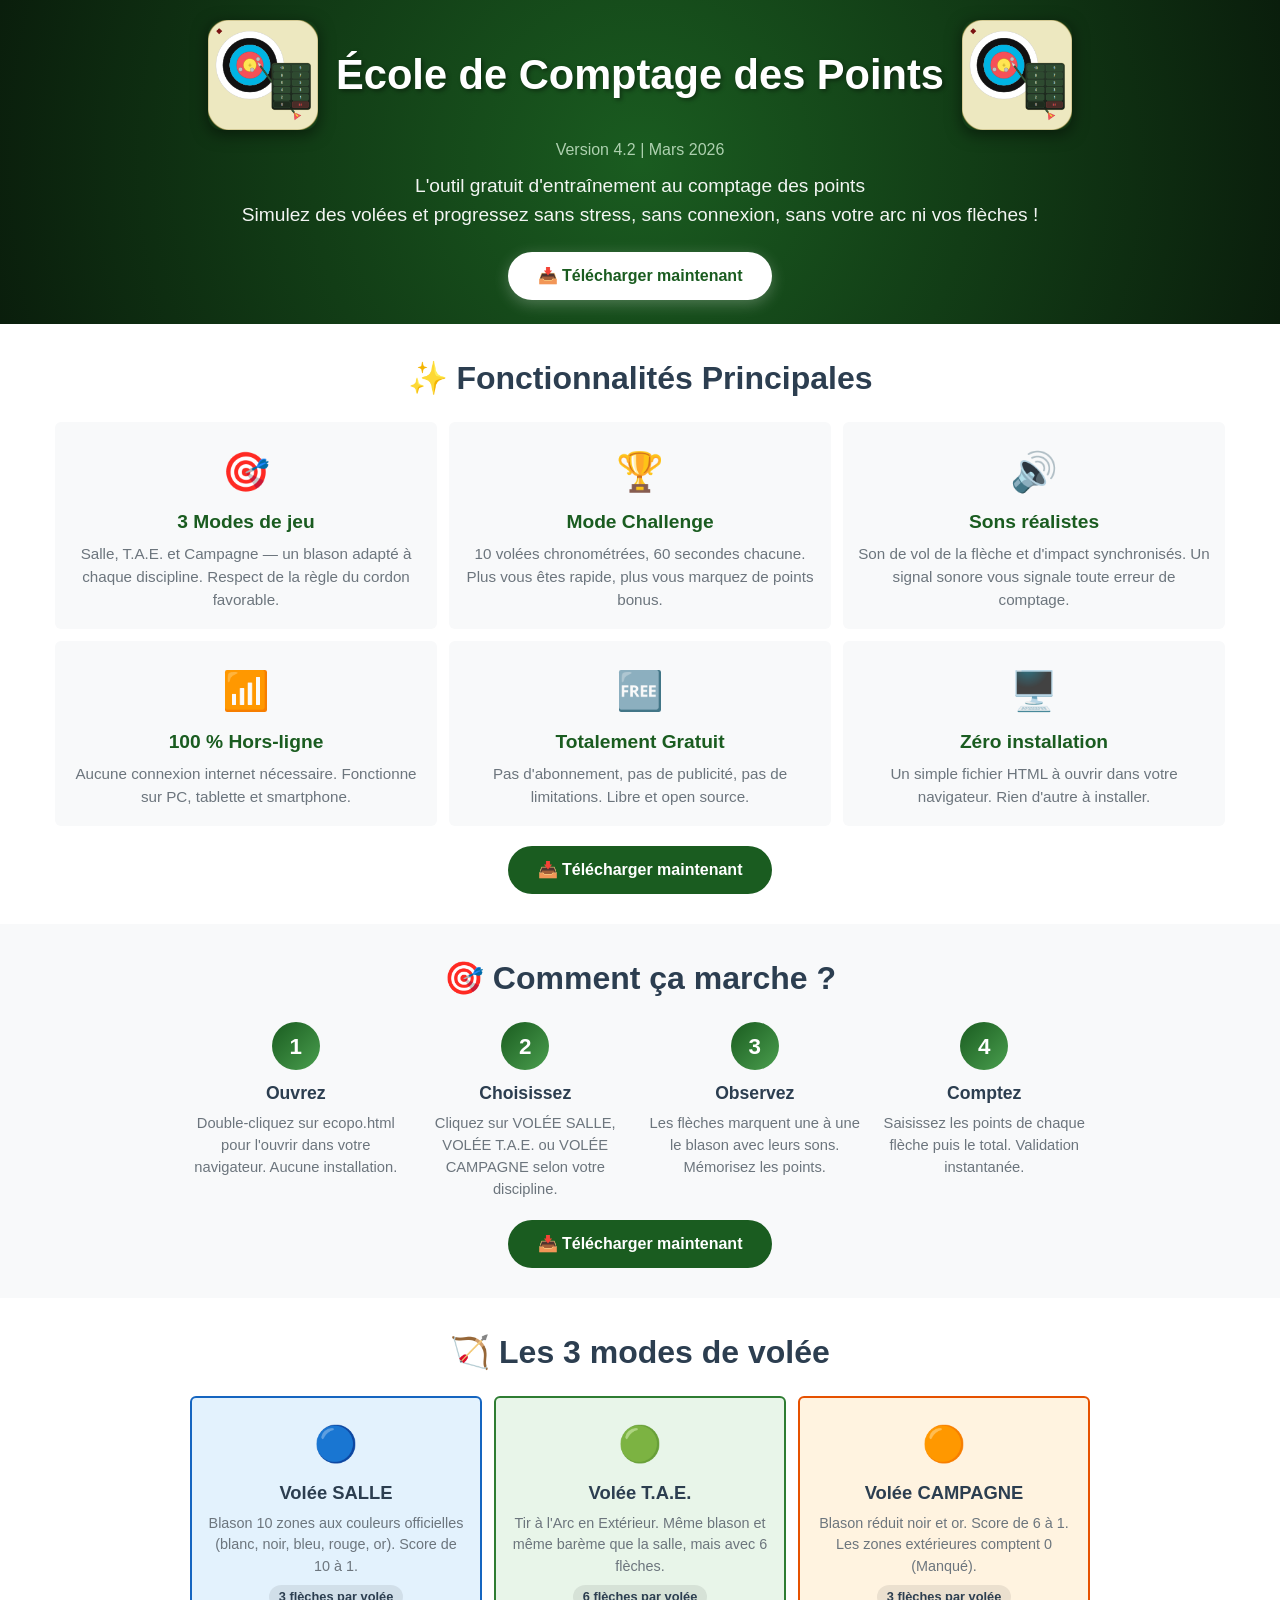
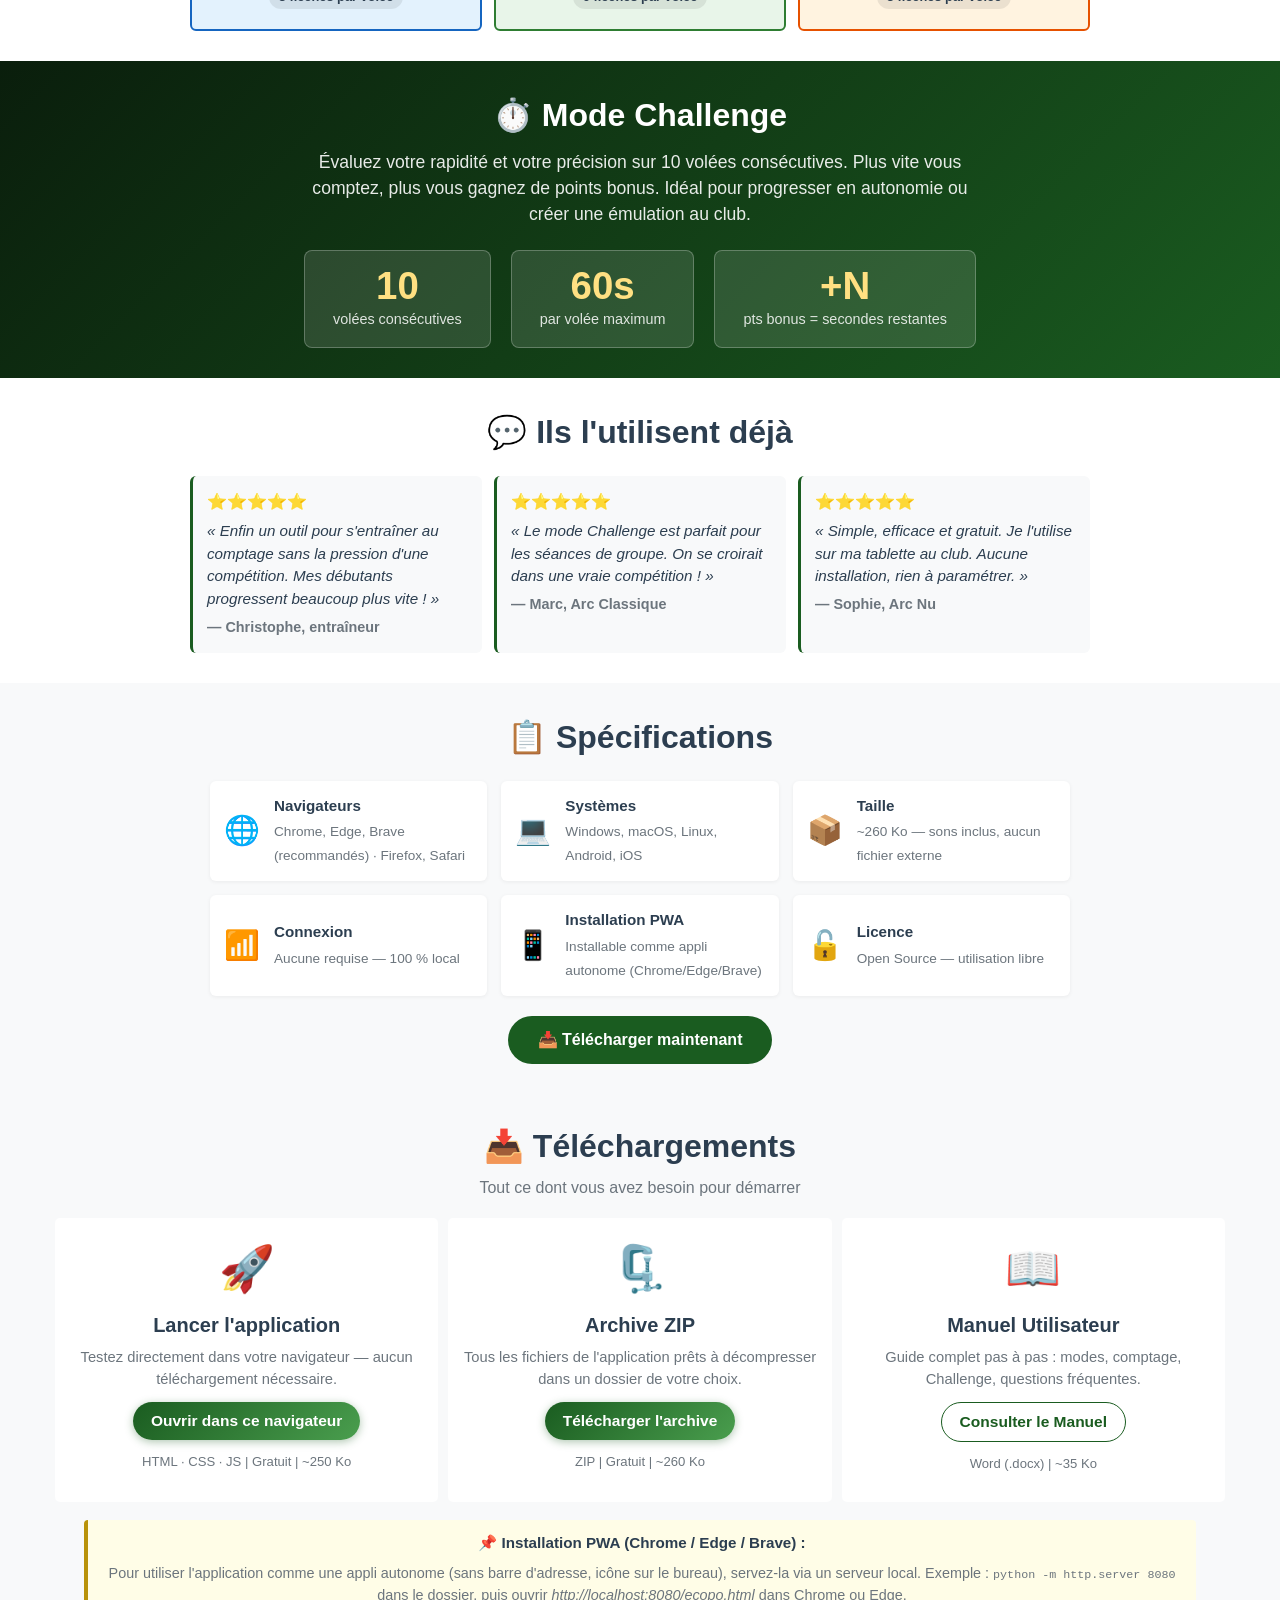
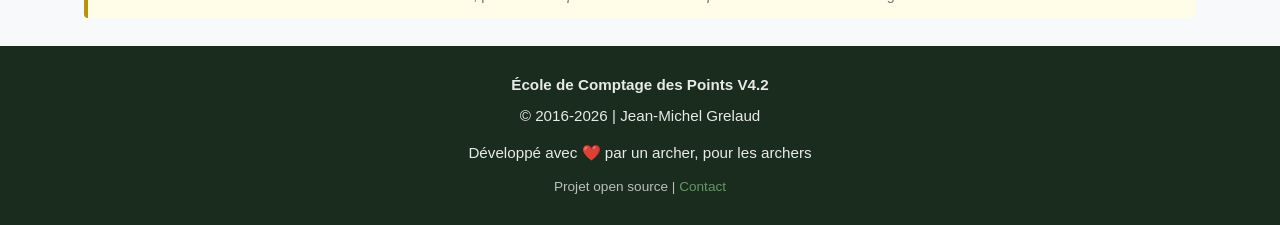
==== index.html @ 5bfc0732 "Add files via upload" ====
<!DOCTYPE html>
<html lang="fr">
<head>
<meta charset="UTF-8">
<meta name="viewport" content="width=device-width, initial-scale=1">
<meta name="description" content="École de Comptage des Points - L'outil gratuit d'entraînement au comptage des points en cible. Sans vous déplacer vers un lieu d'entraînement, sans monter votre arc, sans tirez une flèche. Simulez des volées et progressez sans stress.">
<link rel="icon" href="./icon-192.png" type="image/png">
<title>École de Comptage des Points - L'outil gratuit pour archers</title>
<style>
* { margin:0; padding:0; box-sizing:border-box; }
:root {
    --primary:      #1a5c20;
    --primary-dark: #0a1e0c;
    --secondary:    #4a9e4e;
    --accent:       #B8920A;
    --text:         #2c3e50;
    --text-light:   #6c757d;
    --bg-light:     #f8f9fa;
}
body { font-family:'Segoe UI',Tahoma,Geneva,Verdana,sans-serif; line-height:1.5; color:var(--text); }
.container { max-width:1200px; margin:0 auto; padding:0 15px; }

/* HEADER */
header {
    background: radial-gradient(circle, var(--primary) 0%, var(--primary-dark) 100%);
    color:white; padding:20px 15px 24px; text-align:center;
    box-shadow:0 4px 20px rgba(0,0,0,0.3);
}
header h1 {
    font-size:2.6em; margin-bottom:8px;
    text-shadow:2px 2px 4px rgba(0,0,0,0.4);
    display:flex; align-items:center; justify-content:center; gap:18px; flex-wrap:wrap;
}
header h1 img { border-radius:14px; box-shadow:0 4px 16px rgba(0,0,0,0.5); flex-shrink:0; }
header .version { font-size:1em; opacity:.85; margin-bottom:10px; color:#c8e6c9; }
header .tagline  { font-size:1.2em; margin-top:10px; font-weight:300; opacity:.95; }
header .cta-header { margin-top:22px; }
header .btn-header {
    display:inline-block; background:white; color:var(--primary);
    padding:12px 30px; border-radius:50px; text-decoration:none;
    font-weight:bold; font-size:1em; transition:all .3s;
    box-shadow:0 4px 15px rgba(255,255,255,.25);
}
header .btn-header:hover { transform:scale(1.05); box-shadow:0 6px 20px rgba(255,255,255,.45); }

/* SECTIONS COMMUNES */
.features-section { background:white;        padding:30px 15px; }
.how-it-works      { background:var(--bg-light); padding:30px 15px; }
.modes-section     { background:white;        padding:30px 15px; }
.specs             { background:var(--bg-light); padding:30px 15px; }
.testimonials      { background:white;        padding:30px 15px; text-align:center; }
section h2 { text-align:center; font-size:2em; margin-bottom:20px; color:var(--text); }

/* FEATURES */
.features-grid { display:grid; grid-template-columns:repeat(3,1fr); gap:12px; }
.feature-card {
    background:var(--bg-light); padding:18px 14px; border-radius:6px;
    text-align:center; transition:transform .3s; border-top:3px solid transparent;
}
.feature-card:hover { transform:translateY(-4px); box-shadow:0 4px 14px rgba(0,0,0,.1); border-top-color:var(--secondary); }
.feature-icon { font-size:2.4em; margin-bottom:8px; }
.feature-card h3 { font-size:1.2em; margin-bottom:6px; color:var(--primary); }
.feature-card p  { color:var(--text-light); font-size:.95em; }

/* HOW IT WORKS */
.steps { display:grid; grid-template-columns:repeat(auto-fit,minmax(130px,1fr)); gap:18px; max-width:900px; margin:0 auto; }
.step { text-align:center; }
.step-number {
    display:inline-flex; align-items:center; justify-content:center;
    width:48px; height:48px; margin-bottom:10px;
    background:linear-gradient(135deg,var(--primary),var(--secondary));
    color:white; border-radius:50%; font-size:1.4em; font-weight:bold;
}
.step h3 { font-size:1.1em; margin-bottom:5px; color:var(--text); }
.step p  { color:var(--text-light); font-size:.92em; }

/* MODES */
.modes-grid { display:grid; grid-template-columns:repeat(3,1fr); gap:12px; max-width:900px; margin:0 auto; }
.mode-card { padding:20px 14px; border-radius:6px; text-align:center; border:2px solid transparent; }
.mode-card.salle    { background:#e3f2fd; border-color:#1565c0; }
.mode-card.tae      { background:#e8f5e9; border-color:#2e7d32; }
.mode-card.campagne { background:#fff3e0; border-color:#e65100; }
.mode-card .mode-icon { font-size:2.2em; margin-bottom:8px; }
.mode-card h3 { font-size:1.15em; font-weight:700; margin-bottom:6px; color:var(--text); }
.mode-card p  { color:var(--text-light); font-size:.9em; line-height:1.5; }
.mode-badge {
    display:inline-block; margin-top:8px; padding:2px 10px;
    border-radius:12px; font-size:.8em; font-weight:bold;
    background:rgba(0,0,0,.08); color:var(--text);
}

/* CHALLENGE */
.challenge-section {
    background:linear-gradient(135deg,var(--primary-dark),var(--primary));
    color:white; padding:30px 15px; text-align:center;
}
.challenge-section h2 { font-size:2em; margin-bottom:10px; color:white; }
.challenge-section > .container > p { font-size:1.1em; margin-bottom:0; opacity:.9; max-width:680px; margin-left:auto; margin-right:auto; }
.challenge-grid { display:flex; gap:20px; justify-content:center; flex-wrap:wrap; margin-top:22px; }
.challenge-stat {
    background:rgba(255,255,255,.12); border:1px solid rgba(255,255,255,.25);
    border-radius:8px; padding:16px 28px;
}
.challenge-stat .num { font-size:2.4em; font-weight:900; color:#ffe082; line-height:1; }
.challenge-stat .lbl { font-size:.9em; opacity:.85; margin-top:4px; }

/* SPECS */
.specs-grid { display:grid; grid-template-columns:repeat(auto-fit,minmax(220px,1fr)); gap:14px; max-width:860px; margin:0 auto; }
.spec-item { display:flex; align-items:center; gap:14px; padding:14px; background:white; border-radius:6px; box-shadow:0 1px 4px rgba(0,0,0,.06); }
.spec-icon  { font-size:1.8em; flex-shrink:0; }
.spec-text strong { display:block; color:var(--text); font-size:.95em; margin-bottom:2px; }
.spec-text span   { color:var(--text-light); font-size:.85em; }

/* TESTIMONIALS */
.testimonials-grid { display:grid; grid-template-columns:repeat(auto-fit,minmax(270px,1fr)); gap:12px; max-width:900px; margin:0 auto; }
.testimonial { background:var(--bg-light); padding:14px; border-radius:6px; border-left:3px solid var(--primary); text-align:left; }
.testimonial-stars  { color:#ffc107; margin-bottom:6px; }
.testimonial-text   { font-style:italic; font-size:.95em; color:var(--text); margin-bottom:6px; }
.testimonial-author { color:var(--text-light); font-weight:bold; font-size:.9em; }

/* DOWNLOADS */
.download-section { background:var(--bg-light); padding:28px 15px; text-align:center; }
.download-section h2  { font-size:2em; color:var(--text); margin-bottom:6px; }
.download-section > .container > p { font-size:1em; color:var(--text-light); margin-bottom:18px; }
.download-grid { display:grid; grid-template-columns:repeat(auto-fit,minmax(180px,1fr)); gap:10px; margin-top:10px; }
.download-card { background:white; padding:16px 10px; border-radius:5px; transition:all .3s; border:1px solid transparent; }
.download-card:hover { transform:translateY(-5px); box-shadow:0 4px 14px rgba(0,0,0,.12); border-color:var(--primary); }
.download-card-icon { font-size:2.8em; margin-bottom:8px; }
.download-card h3   { font-size:1.25em; margin-bottom:6px; color:var(--text); }
.download-card p    { color:var(--text-light); margin-bottom:12px; font-size:.92em; }
.download-wrapper   { display:flex; flex-direction:column; align-items:center; gap:8px; }
.download-btn {
    display:inline-block; background:linear-gradient(135deg,var(--primary),var(--secondary));
    color:white; padding:7px 18px; border-radius:25px; text-decoration:none;
    font-weight:bold; font-size:.97em; transition:all .3s;
    box-shadow:0 2px 8px rgba(26,92,32,.35); cursor:pointer; border:none;
}
.download-btn:hover { transform:scale(1.05); box-shadow:0 3px 12px rgba(26,92,32,.55); }
.download-btn.secondary { background:white; color:var(--primary); border:1px solid var(--primary); box-shadow:none; }
.download-btn.secondary:hover { background:var(--primary); color:white; }
.note-box { max-width:95%; margin:18px auto 0; padding:12px 16px; background:#fffde7; border-left:4px solid var(--accent); border-radius:4px; text-align:center; }
.note-box p          { margin:0; color:var(--text); font-size:.95em; }
.note-box p + p      { margin-top:8px; color:var(--text-light); font-size:.9em; }
.btn-section { display:inline-block; background:var(--primary); color:white; padding:12px 30px; border-radius:50px; text-decoration:none; font-weight:bold; font-size:1em; transition:all .3s; margin-top:20px; }
.btn-section:hover { transform:scale(1.05); }

/* FOOTER */
footer { background:#1a2c1d; color:white; padding:20px 15px; text-align:center; }
footer p     { margin:8px 0; opacity:.9; font-size:.95em; }
footer a     { color:#81c784; text-decoration:none; }
footer a:hover { text-decoration:underline; }

/* RESPONSIVE */
@media (max-width:768px) {
    header h1 { font-size:1.8em; }
    header .tagline { font-size:1em; }
    .features-grid, .modes-grid { grid-template-columns:1fr; }
    .download-grid { grid-template-columns:repeat(auto-fit,minmax(140px,1fr)); }
}
</style>
</head>
<body>

<header>
    <h1>
        <img src="./icon-192.png" alt="EcCoPo" width="110" height="110">
        École de Comptage des Points
        <img src="./icon-192.png" alt="EcCoPo" width="110" height="110">
    </h1>
    <div class="version">Version 4.2 | Mars 2026</div>
    <p class="tagline">
        L'outil gratuit d'entraînement au comptage des points<br>
        Simulez des volées et progressez sans stress, sans connexion, sans votre arc ni vos flèches !
    </p>
    <div class="cta-header">
        <a class="btn-header" href="./#telechargements">📥 Télécharger maintenant</a>
    </div>
</header>

<section class="features-section">
    <div class="container">
        <h2>✨ Fonctionnalités Principales</h2>
        <div class="features-grid">
            <div class="feature-card">
                <div class="feature-icon">🎯</div>
                <h3>3 Modes de jeu</h3>
                <p>Salle, T.A.E. et Campagne — un blason adapté à chaque discipline. Respect de la règle du cordon favorable.</p>
            </div>
            <div class="feature-card">
                <div class="feature-icon">🏆</div>
                <h3>Mode Challenge</h3>
                <p>10 volées chronométrées, 60 secondes chacune. Plus vous êtes rapide, plus vous marquez de points bonus.</p>
            </div>
            <div class="feature-card">
                <div class="feature-icon">🔊</div>
                <h3>Sons réalistes</h3>
                <p>Son de vol de la flèche et d'impact synchronisés. Un signal sonore vous signale toute erreur de comptage.</p>
            </div>
            <div class="feature-card">
                <div class="feature-icon">📶</div>
                <h3>100 % Hors-ligne</h3>
                <p>Aucune connexion internet nécessaire. Fonctionne sur PC, tablette et smartphone.</p>
            </div>
            <div class="feature-card">
                <div class="feature-icon">🆓</div>
                <h3>Totalement Gratuit</h3>
                <p>Pas d'abonnement, pas de publicité, pas de limitations. Libre et open source.</p>
            </div>
            <div class="feature-card">
                <div class="feature-icon">🖥️</div>
                <h3>Zéro installation</h3>
                <p>Un simple fichier HTML à ouvrir dans votre navigateur. Rien d'autre à installer.</p>
            </div>
        </div>
        <div style="text-align:center">
            <a href="./#telechargements" class="btn-section">📥 Télécharger maintenant</a>
        </div>
    </div>
</section>

<section class="how-it-works">
    <div class="container">
        <h2>🎯 Comment ça marche ?</h2>
        <div class="steps">
            <div class="step">
                <div class="step-number">1</div>
                <h3>Ouvrez</h3>
                <p>Double-cliquez sur ecopo.html pour l'ouvrir dans votre navigateur. Aucune installation.</p>
            </div>
            <div class="step">
                <div class="step-number">2</div>
                <h3>Choisissez</h3>
                <p>Cliquez sur VOLÉE SALLE, VOLÉE T.A.E. ou VOLÉE CAMPAGNE selon votre discipline.</p>
            </div>
            <div class="step">
                <div class="step-number">3</div>
                <h3>Observez</h3>
                <p>Les flèches marquent une à une le blason avec leurs sons. Mémorisez les points.</p>
            </div>
            <div class="step">
                <div class="step-number">4</div>
                <h3>Comptez</h3>
                <p>Saisissez les points de chaque flèche puis le total. Validation instantanée.</p>
            </div>
        </div>
        <div style="text-align:center">
            <a href="./#telechargements" class="btn-section">📥 Télécharger maintenant</a>
        </div>
    </div>
</section>

<section class="modes-section">
    <div class="container">
        <h2>🏹 Les 3 modes de volée</h2>
        <div class="modes-grid">
            <div class="mode-card salle">
                <div class="mode-icon">🔵</div>
                <h3>Volée SALLE</h3>
                <p>Blason 10 zones aux couleurs officielles (blanc, noir, bleu, rouge, or). Score de 10 à 1.</p>
                <span class="mode-badge">3 flèches par volée</span>
            </div>
            <div class="mode-card tae">
                <div class="mode-icon">🟢</div>
                <h3>Volée T.A.E.</h3>
                <p>Tir à l'Arc en Extérieur. Même blason et même barème que la salle, mais avec 6 flèches.</p>
                <span class="mode-badge">6 flèches par volée</span>
            </div>
            <div class="mode-card campagne">
                <div class="mode-icon">🟠</div>
                <h3>Volée CAMPAGNE</h3>
                <p>Blason réduit noir et or. Score de 6 à 1. Les zones extérieures comptent 0 (Manqué).</p>
                <span class="mode-badge">3 flèches par volée</span>
            </div>
        </div>
    </div>
</section>

<section class="challenge-section">
    <div class="container">
        <h2>⏱️ Mode Challenge</h2>
        <p>Évaluez votre rapidité et votre précision sur 10 volées consécutives. Plus vite vous comptez, plus vous gagnez de points bonus. Idéal pour progresser en autonomie ou créer une émulation au club.</p>
        <div class="challenge-grid">
            <div class="challenge-stat">
                <div class="num">10</div>
                <div class="lbl">volées consécutives</div>
            </div>
            <div class="challenge-stat">
                <div class="num">60s</div>
                <div class="lbl">par volée maximum</div>
            </div>
            <div class="challenge-stat">
                <div class="num">+N</div>
                <div class="lbl">pts bonus = secondes restantes</div>
            </div>
        </div>
    </div>
</section>

<section class="testimonials">
    <div class="container">
        <h2>💬 Ils l'utilisent déjà</h2>
        <div class="testimonials-grid">
            <div class="testimonial">
                <div class="testimonial-stars">⭐⭐⭐⭐⭐</div>
                <p class="testimonial-text">« Enfin un outil pour s'entraîner au comptage sans la pression d'une compétition. Mes débutants progressent beaucoup plus vite ! »</p>
                <p class="testimonial-author">— Christophe, entraîneur</p>
            </div>
            <div class="testimonial">
                <div class="testimonial-stars">⭐⭐⭐⭐⭐</div>
                <p class="testimonial-text">« Le mode Challenge est parfait pour les séances de groupe. On se croirait dans une vraie compétition ! »</p>
                <p class="testimonial-author">— Marc, Arc Classique</p>
            </div>
            <div class="testimonial">
                <div class="testimonial-stars">⭐⭐⭐⭐⭐</div>
                <p class="testimonial-text">« Simple, efficace et gratuit. Je l'utilise sur ma tablette au club. Aucune installation, rien à paramétrer. »</p>
                <p class="testimonial-author">— Sophie, Arc Nu</p>
            </div>
        </div>
    </div>
</section>

<section class="specs">
    <div class="container">
        <h2>📋 Spécifications</h2>
        <div class="specs-grid">
            <div class="spec-item">
                <div class="spec-icon">🌐</div>
                <div class="spec-text">
                    <strong>Navigateurs</strong>
                    <span>Chrome, Edge, Brave (recommandés) · Firefox, Safari</span>
                </div>
            </div>
            <div class="spec-item">
                <div class="spec-icon">💻</div>
                <div class="spec-text">
                    <strong>Systèmes</strong>
                    <span>Windows, macOS, Linux, Android, iOS</span>
                </div>
            </div>
            <div class="spec-item">
                <div class="spec-icon">📦</div>
                <div class="spec-text">
                    <strong>Taille</strong>
                    <span>~260 Ko — sons inclus, aucun fichier externe</span>
                </div>
            </div>
            <div class="spec-item">
                <div class="spec-icon">📶</div>
                <div class="spec-text">
                    <strong>Connexion</strong>
                    <span>Aucune requise — 100 % local</span>
                </div>
            </div>
            <div class="spec-item">
                <div class="spec-icon">📱</div>
                <div class="spec-text">
                    <strong>Installation PWA</strong>
                    <span>Installable comme appli autonome (Chrome/Edge/Brave)</span>
                </div>
            </div>
            <div class="spec-item">
                <div class="spec-icon">🔓</div>
                <div class="spec-text">
                    <strong>Licence</strong>
                    <span>Open Source — utilisation libre</span>
                </div>
            </div>
        </div>
        <div style="text-align:center">
            <a href="./#telechargements" class="btn-section">📥 Télécharger maintenant</a>
        </div>
    </div>
</section>

<section class="download-section" id="telechargements">
    <div class="container">
        <h2>📥 Téléchargements</h2>
        <p>Tout ce dont vous avez besoin pour démarrer</p>
        <div class="download-grid">

            <div class="download-card">
                <div class="download-card-icon">🚀</div>
                <h3>Lancer l'application</h3>
                <p>Testez directement dans votre navigateur — aucun téléchargement nécessaire.</p>
                <div class="download-wrapper">
                    <a href="./ecopo.html" class="download-btn">Ouvrir dans ce navigateur</a>
                </div>
                <p style="font-size:.82em; margin-top:12px; color:var(--text-light)">HTML · CSS · JS | Gratuit | ~250 Ko</p>
            </div>

            <div class="download-card">
                <div class="download-card-icon">🗜️</div>
                <h3>Archive ZIP</h3>
                <p>Tous les fichiers de l'application prêts à décompresser dans un dossier de votre choix.</p>
                <div class="download-wrapper">
                    <a href="./EcCoPo_V4.2.zip" class="download-btn">Télécharger l'archive</a>
                </div>
                <p style="font-size:.82em; margin-top:12px; color:var(--text-light)">ZIP | Gratuit | ~260 Ko</p>
            </div>

            <div class="download-card">
                <div class="download-card-icon">📖</div>
                <h3>Manuel Utilisateur</h3>
                <p>Guide complet pas à pas : modes, comptage, Challenge, questions fréquentes.</p>
                <div class="download-wrapper">
                    <a href="./EcCoPo_Manuel_Utilisateur.docx" target="_blank" class="download-btn secondary">Consulter le Manuel</a>
                </div>
                <p style="font-size:.82em; margin-top:12px; color:var(--text-light)">Word (.docx) | ~35 Ko</p>
            </div>

        </div>

        <div class="note-box">
            <p><strong>📌 Installation PWA (Chrome / Edge / Brave) :</strong></p>
            <p>Pour utiliser l'application comme une appli autonome (sans barre d'adresse, icône sur le bureau), servez-la via un serveur local. Exemple : <code>python -m http.server 8080</code> dans le dossier, puis ouvrir <em>http://localhost:8080/ecopo.html</em> dans Chrome ou Edge.</p>
        </div>
    </div>
</section>

<footer>
    <div class="container">
        <p><strong>École de Comptage des Points V4.2</strong></p>
        <p>© 2016-2026 | Jean-Michel Grelaud</p>
        <p style="margin-top:14px">Développé avec ❤️ par un archer, pour les archers</p>
        <p style="margin-top:12px; font-size:.85em; opacity:.7">
            Projet open source | <a href="mailto:jeanmichel.grelaud+ecopo@gmail.com">Contact</a>
        </p>
    </div>
</footer>

</body>
</html>
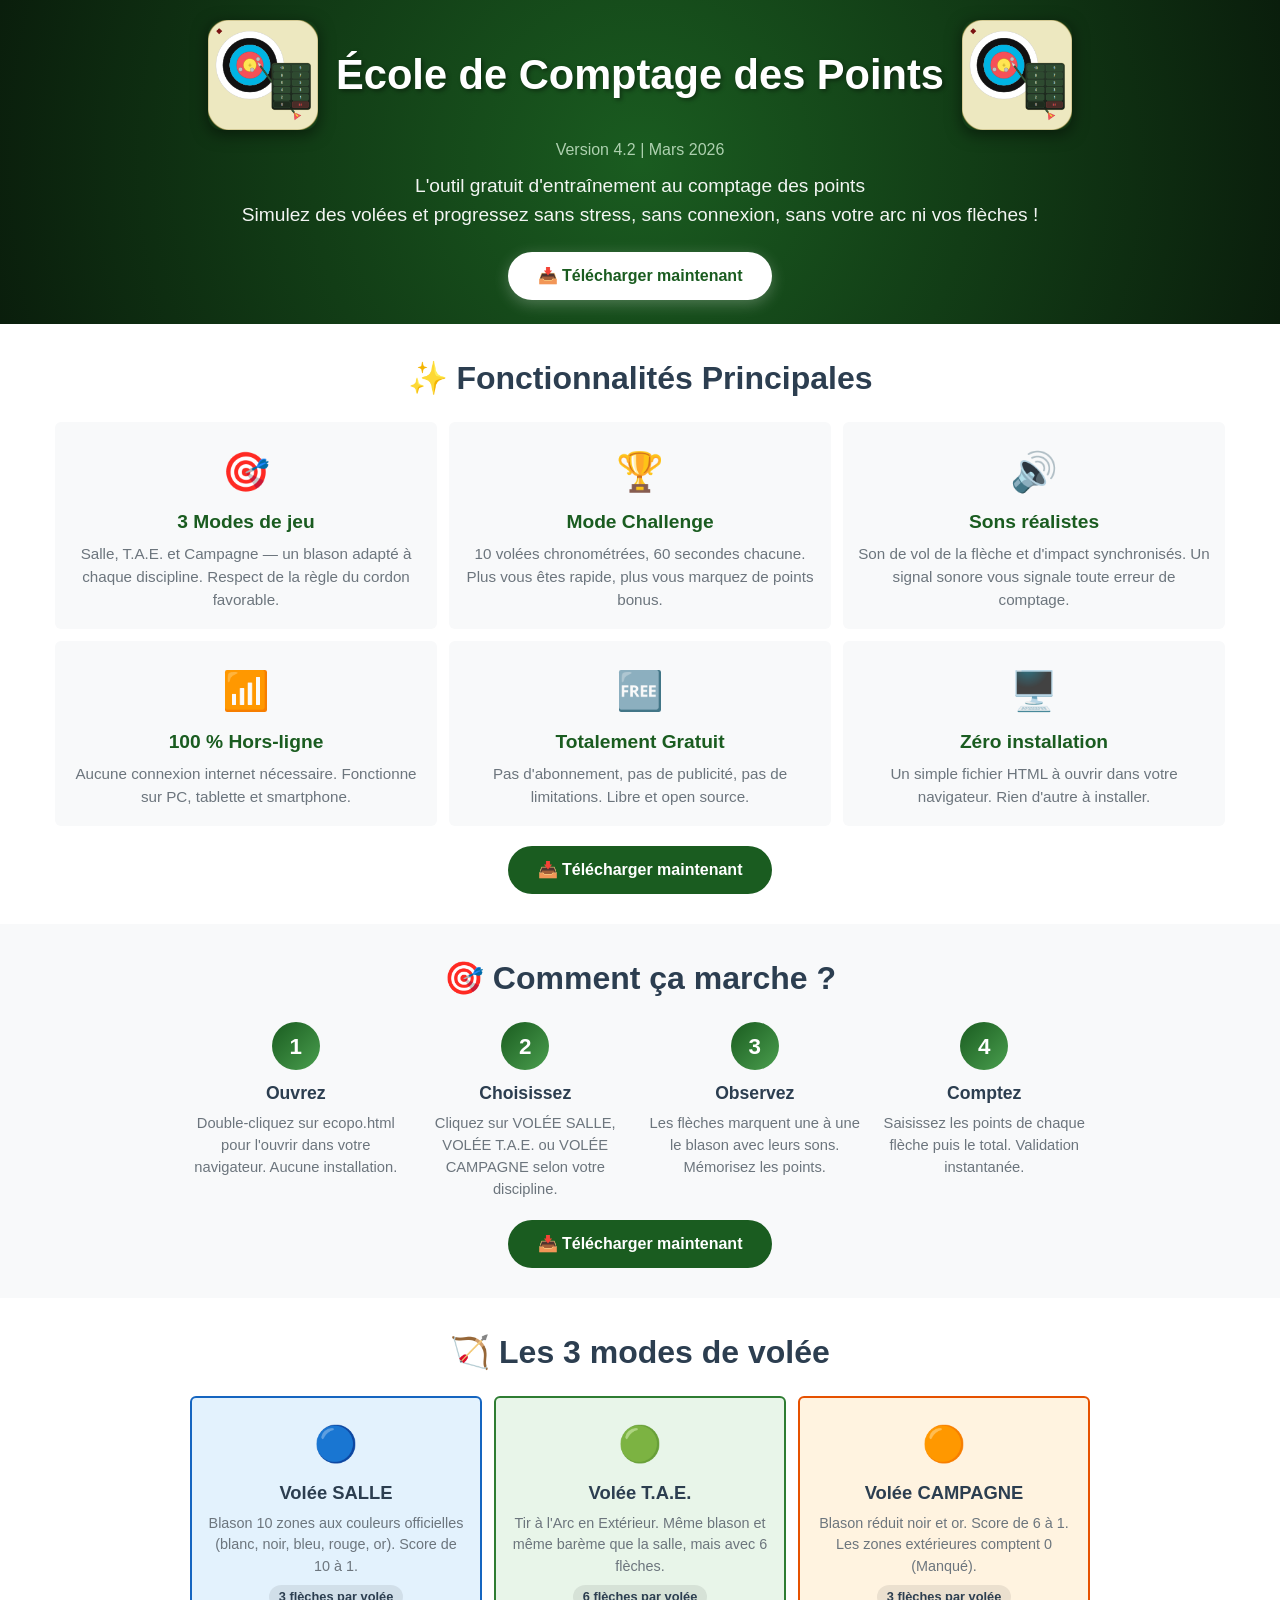
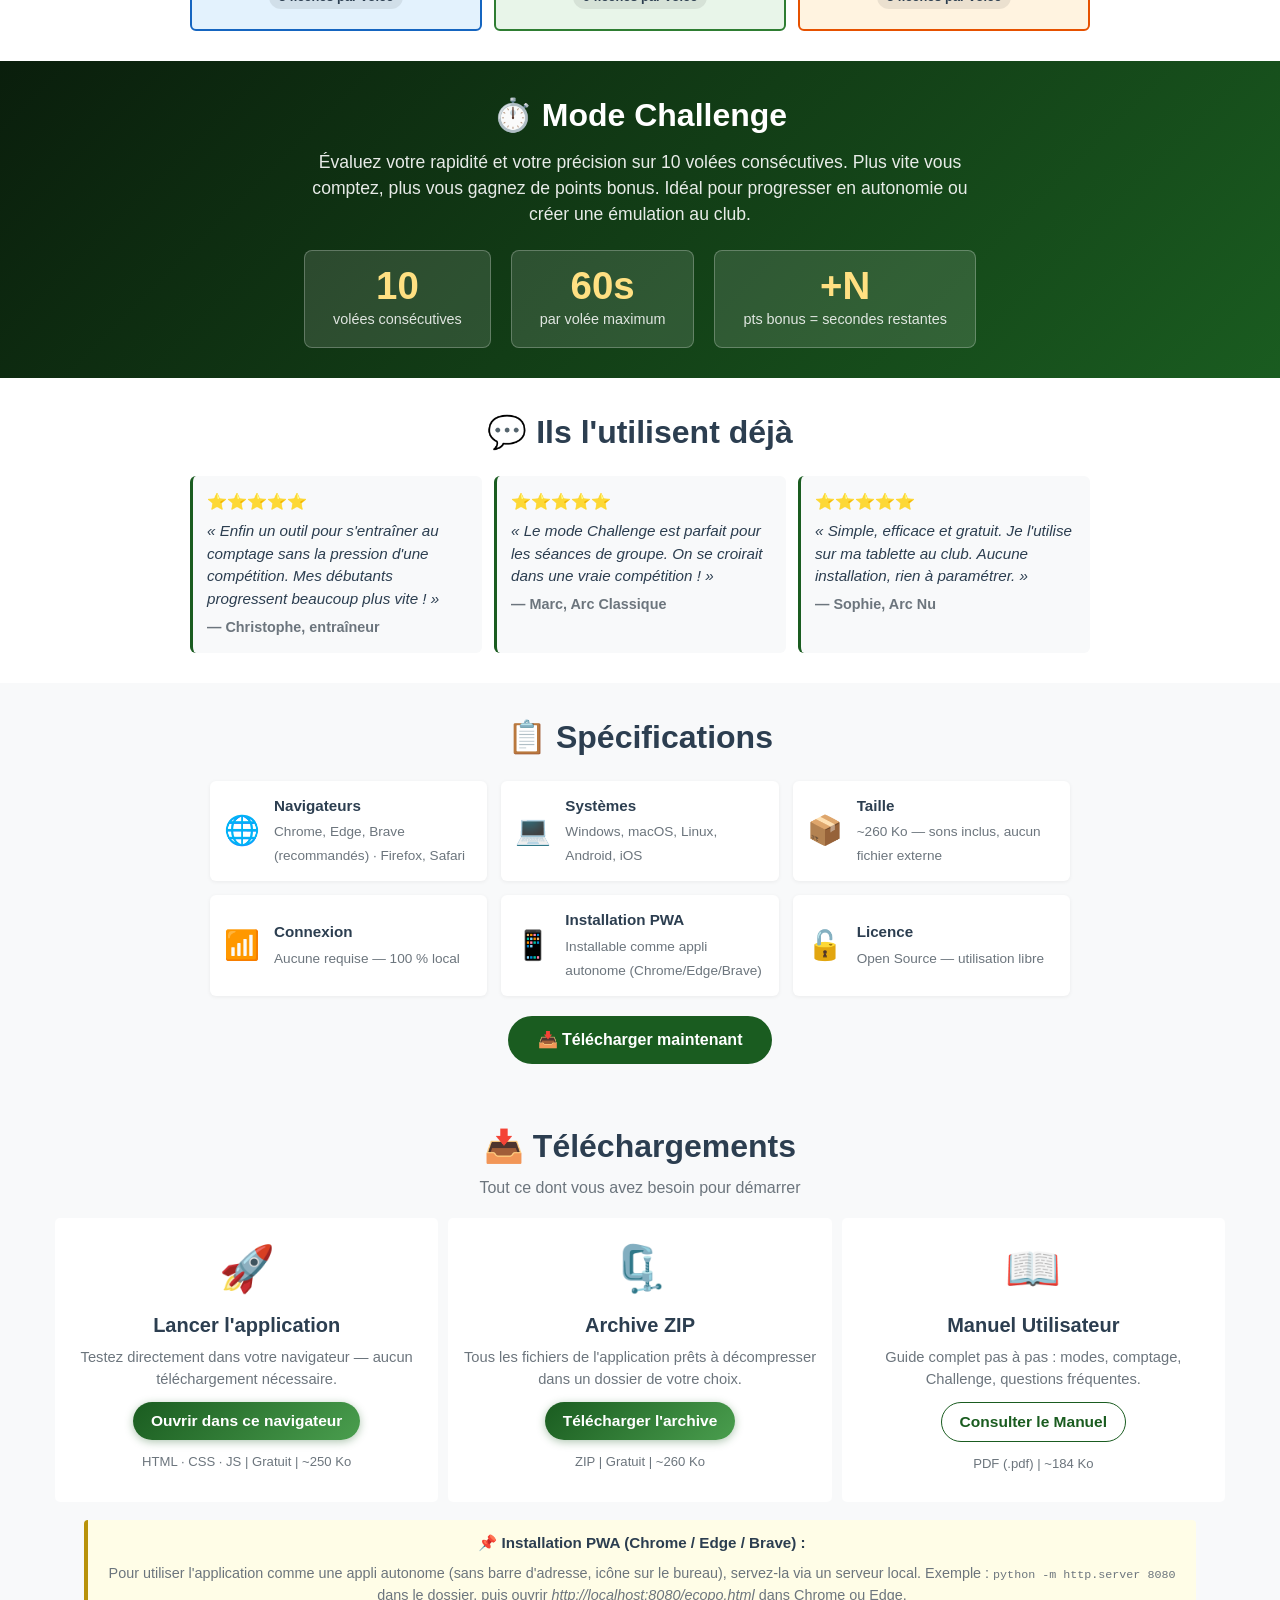
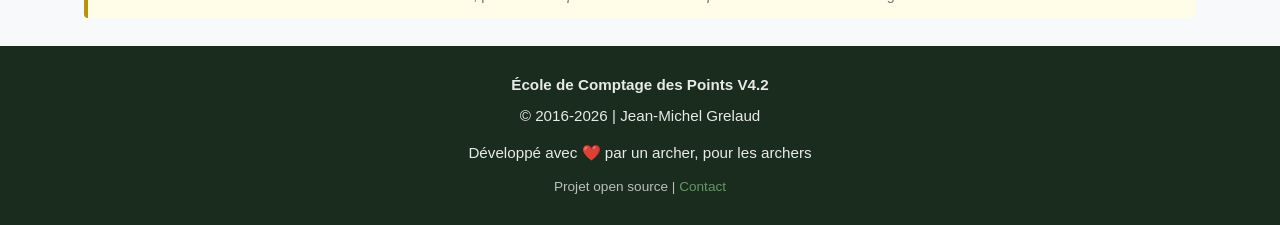
==== commit 0f26fe48: "Update download link and file format information" ====
--- a/index.html
+++ b/index.html
@@ -403,9 +403,9 @@
                 <h3>Manuel Utilisateur</h3>
                 <p>Guide complet pas à pas : modes, comptage, Challenge, questions fréquentes.</p>
                 <div class="download-wrapper">
-                    <a href="./EcCoPo_Manuel_Utilisateur.docx" target="_blank" class="download-btn secondary">Consulter le Manuel</a>
-                </div>
-                <p style="font-size:.82em; margin-top:12px; color:var(--text-light)">Word (.docx) | ~35 Ko</p>
+                    <a href="./EcCoPo_Manuel_Utilisateur.pdf" target="_blank" class="download-btn secondary">Consulter le Manuel</a>
+                </div>
+                <p style="font-size:.82em; margin-top:12px; color:var(--text-light)">PDF (.pdf) | ~184 Ko</p>
             </div>
 
         </div>
@@ -429,4 +429,4 @@
 </footer>
 
 </body>
-</html>+</html>
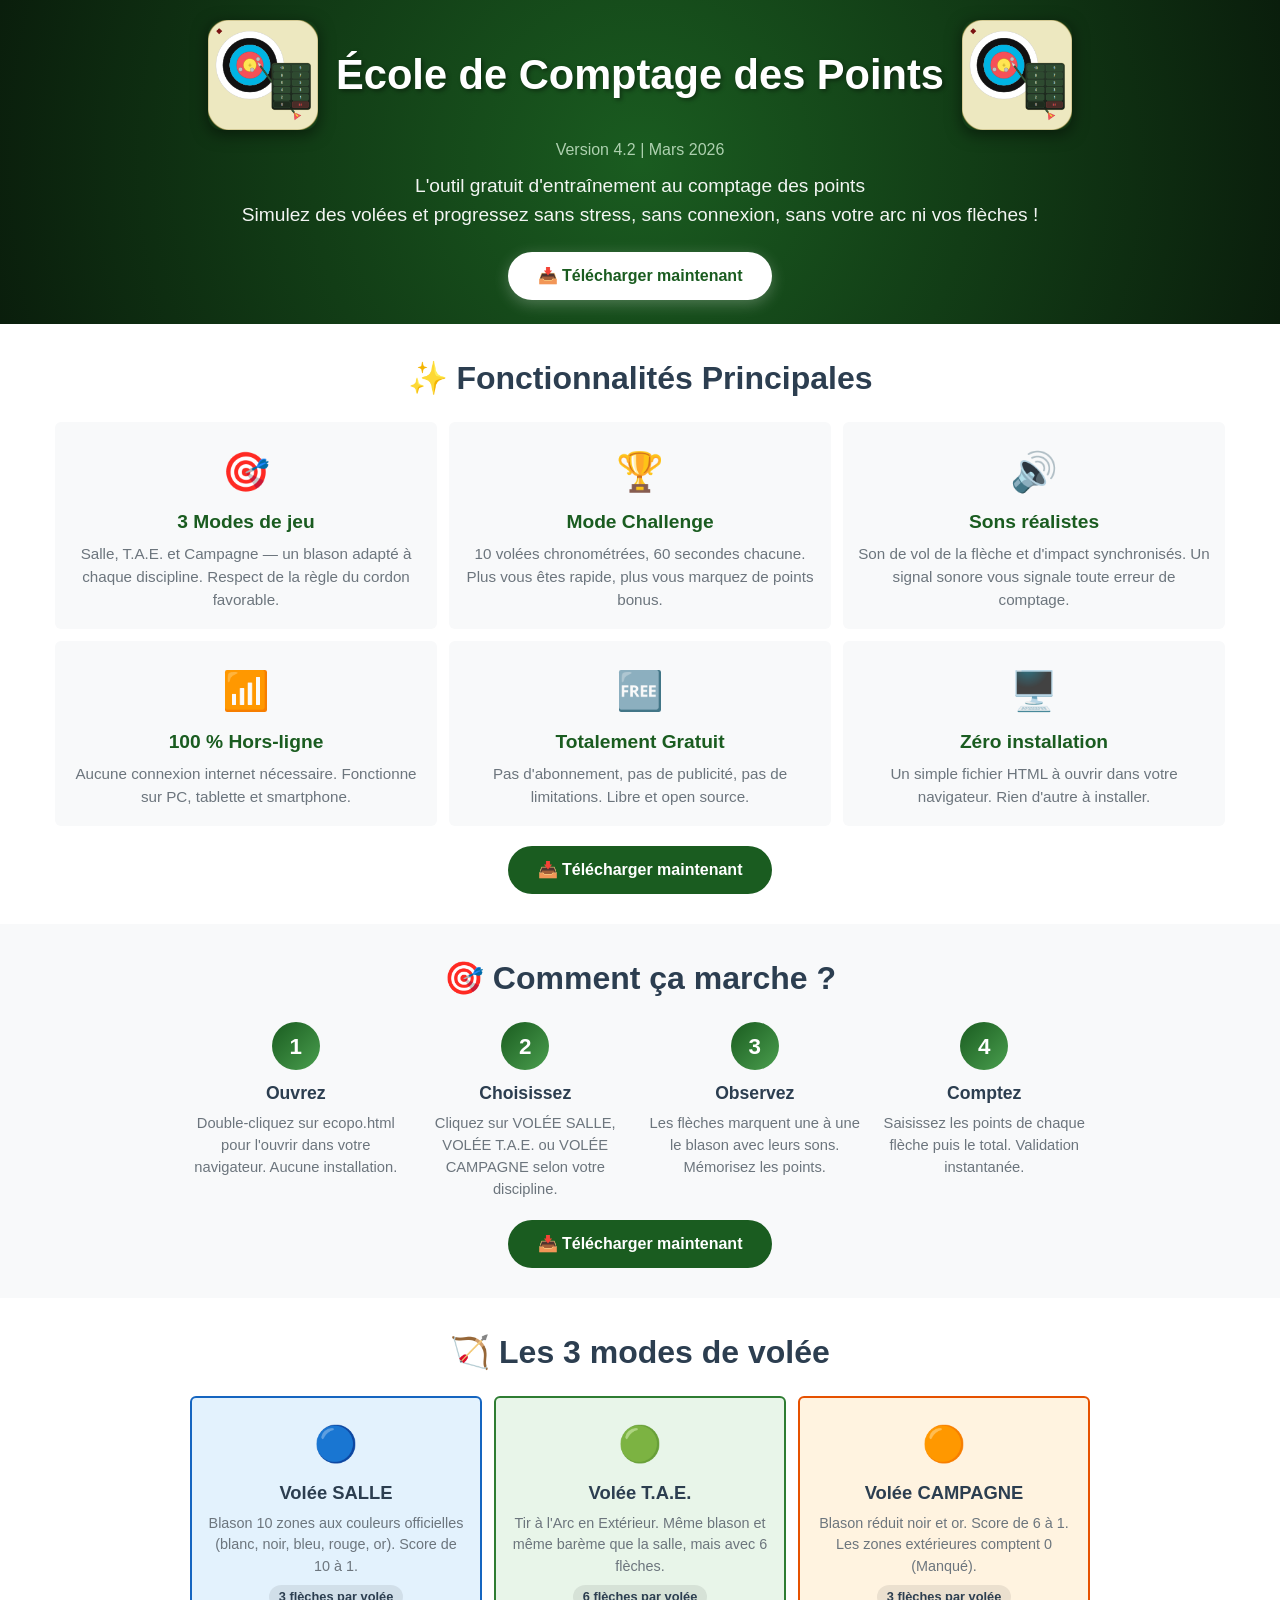
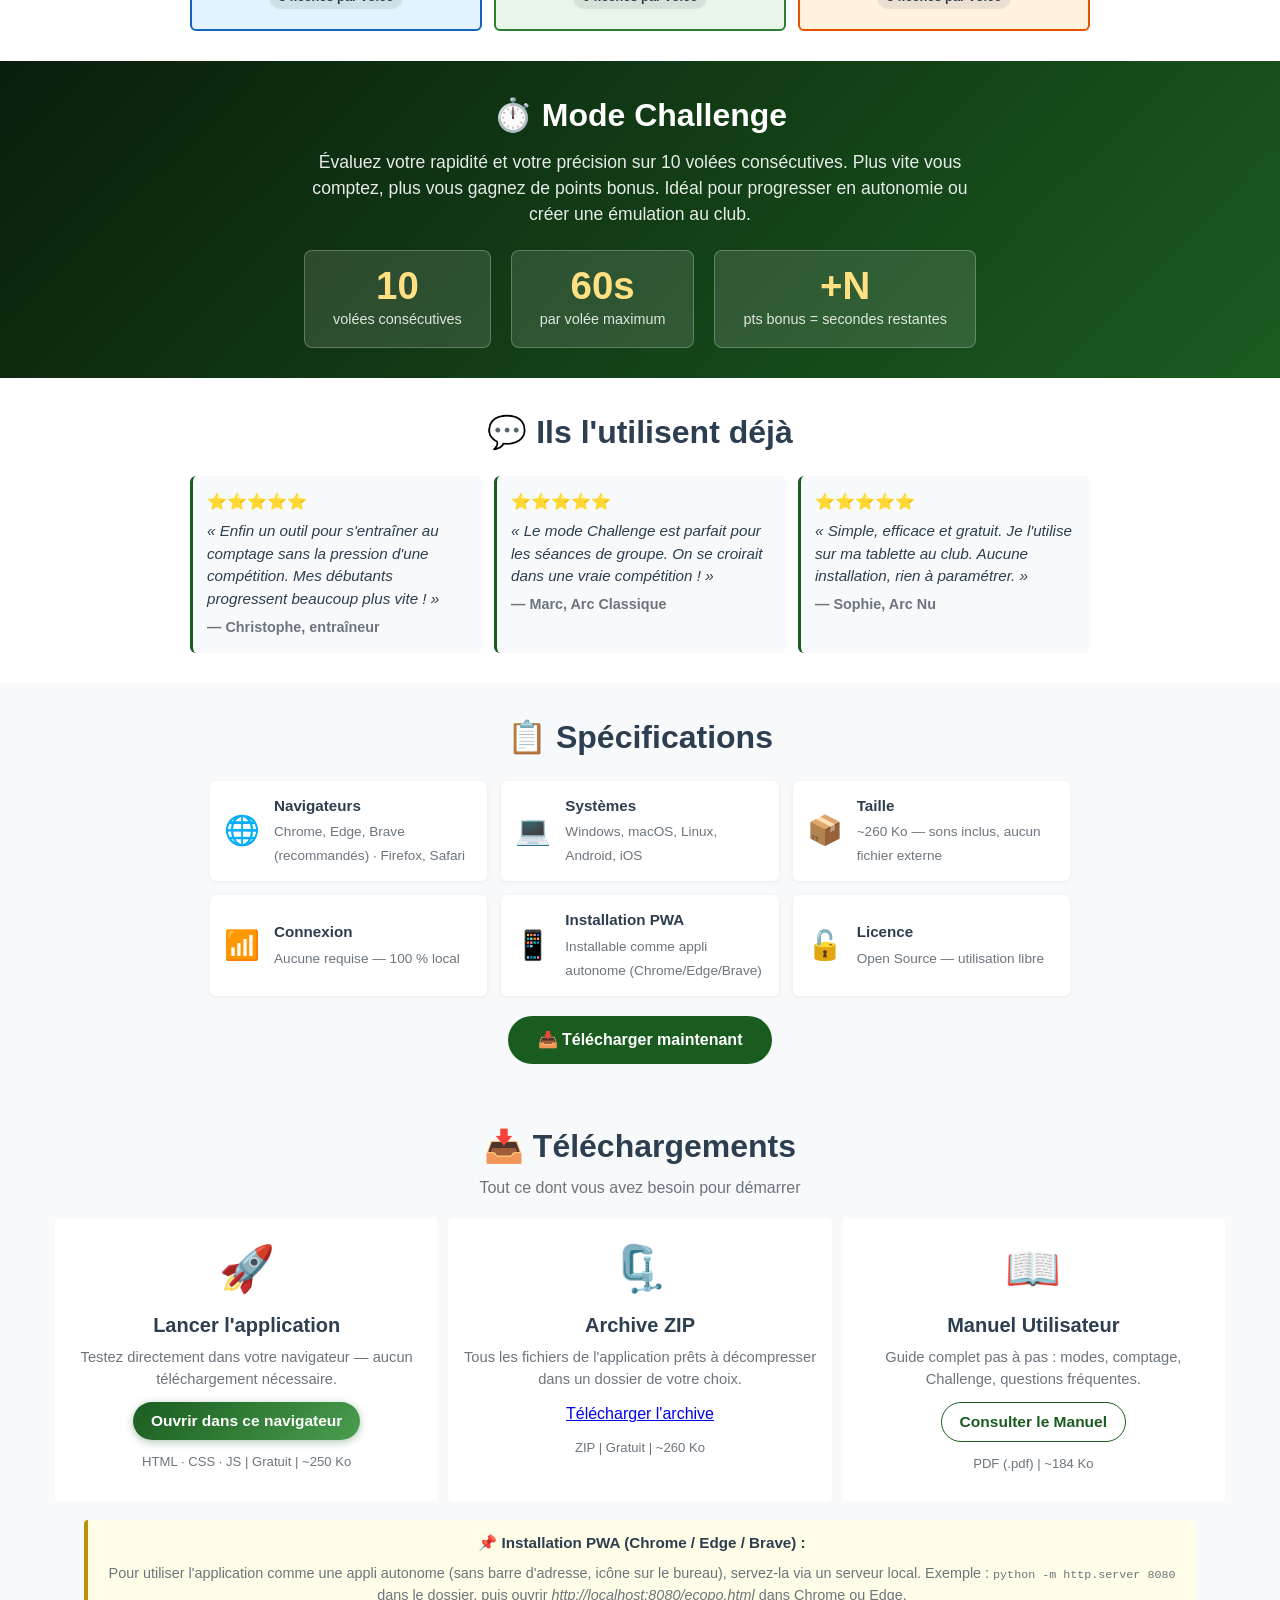
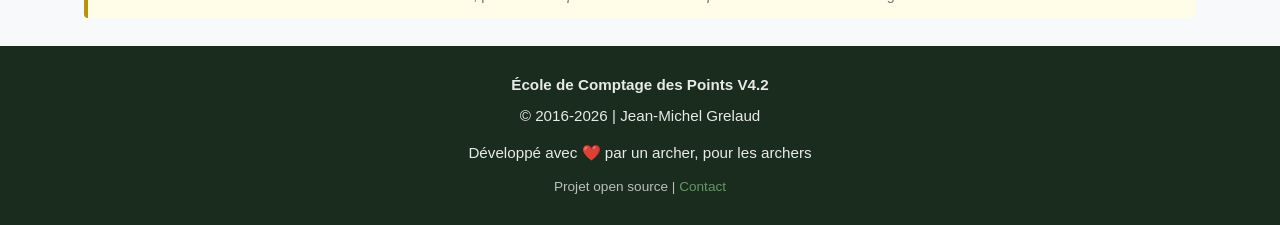
==== commit 24bd25d3: "Update download links with new classes and attributes" ====
--- a/index.html
+++ b/index.html
@@ -383,7 +383,7 @@
                 <h3>Lancer l'application</h3>
                 <p>Testez directement dans votre navigateur — aucun téléchargement nécessaire.</p>
                 <div class="download-wrapper">
-                    <a href="./ecopo.html" class="download-btn">Ouvrir dans ce navigateur</a>
+                    <a href="./ecopo.html" class="download-btn btn-counter" data-gc-id="ecopo-man">Ouvrir dans ce navigateur</a>
                 </div>
                 <p style="font-size:.82em; margin-top:12px; color:var(--text-light)">HTML · CSS · JS | Gratuit | ~250 Ko</p>
             </div>
@@ -393,7 +393,7 @@
                 <h3>Archive ZIP</h3>
                 <p>Tous les fichiers de l'application prêts à décompresser dans un dossier de votre choix.</p>
                 <div class="download-wrapper">
-                    <a href="./EcCoPo_V4.2.zip" class="download-btn">Télécharger l'archive</a>
+                    <a href="./EcCoPo_V4.2.zip" cclass="download-btn secondary btn-counter" data-gc-id="ecopo-zip">Télécharger l'archive</a>
                 </div>
                 <p style="font-size:.82em; margin-top:12px; color:var(--text-light)">ZIP | Gratuit | ~260 Ko</p>
             </div>
@@ -403,7 +403,7 @@
                 <h3>Manuel Utilisateur</h3>
                 <p>Guide complet pas à pas : modes, comptage, Challenge, questions fréquentes.</p>
                 <div class="download-wrapper">
-                    <a href="./EcCoPo_Manuel_Utilisateur.pdf" target="_blank" class="download-btn secondary">Consulter le Manuel</a>
+                    <a href="./EcCoPo_Manuel_Utilisateur.pdf" target="_blank" class="download-btn secondary btn-counter" data-gc-id="ecopo-man">Consulter le Manuel</a>
                 </div>
                 <p style="font-size:.82em; margin-top:12px; color:var(--text-light)">PDF (.pdf) | ~184 Ko</p>
             </div>
@@ -416,7 +416,27 @@
         </div>
     </div>
 </section>
-
+    
+<script data-goatcounter="https://jgrmiroirvideo.goatcounter.com/count" async src="//gc.zgo.at/count.js"></script>
+
+<script>
+    document.addEventListener('click', function(e) {
+        // On cherche si on a cliqué sur un élément avec la classe btn-counter
+        const btn = e.target.closest('.btn-counter');
+        if (btn) {
+            const key = btn.getAttribute('data-gc-id');
+            
+            // Envoi de l'événement à GoatCounter
+            if (window.goatcounter && window.goatcounter.count) {
+                window.goatcounter.count({
+                    path: key,
+                    title: 'Clic: ' + key,
+                    event: true
+                });
+            }
+        }
+    });
+</script>
 <footer>
     <div class="container">
         <p><strong>École de Comptage des Points V4.2</strong></p>
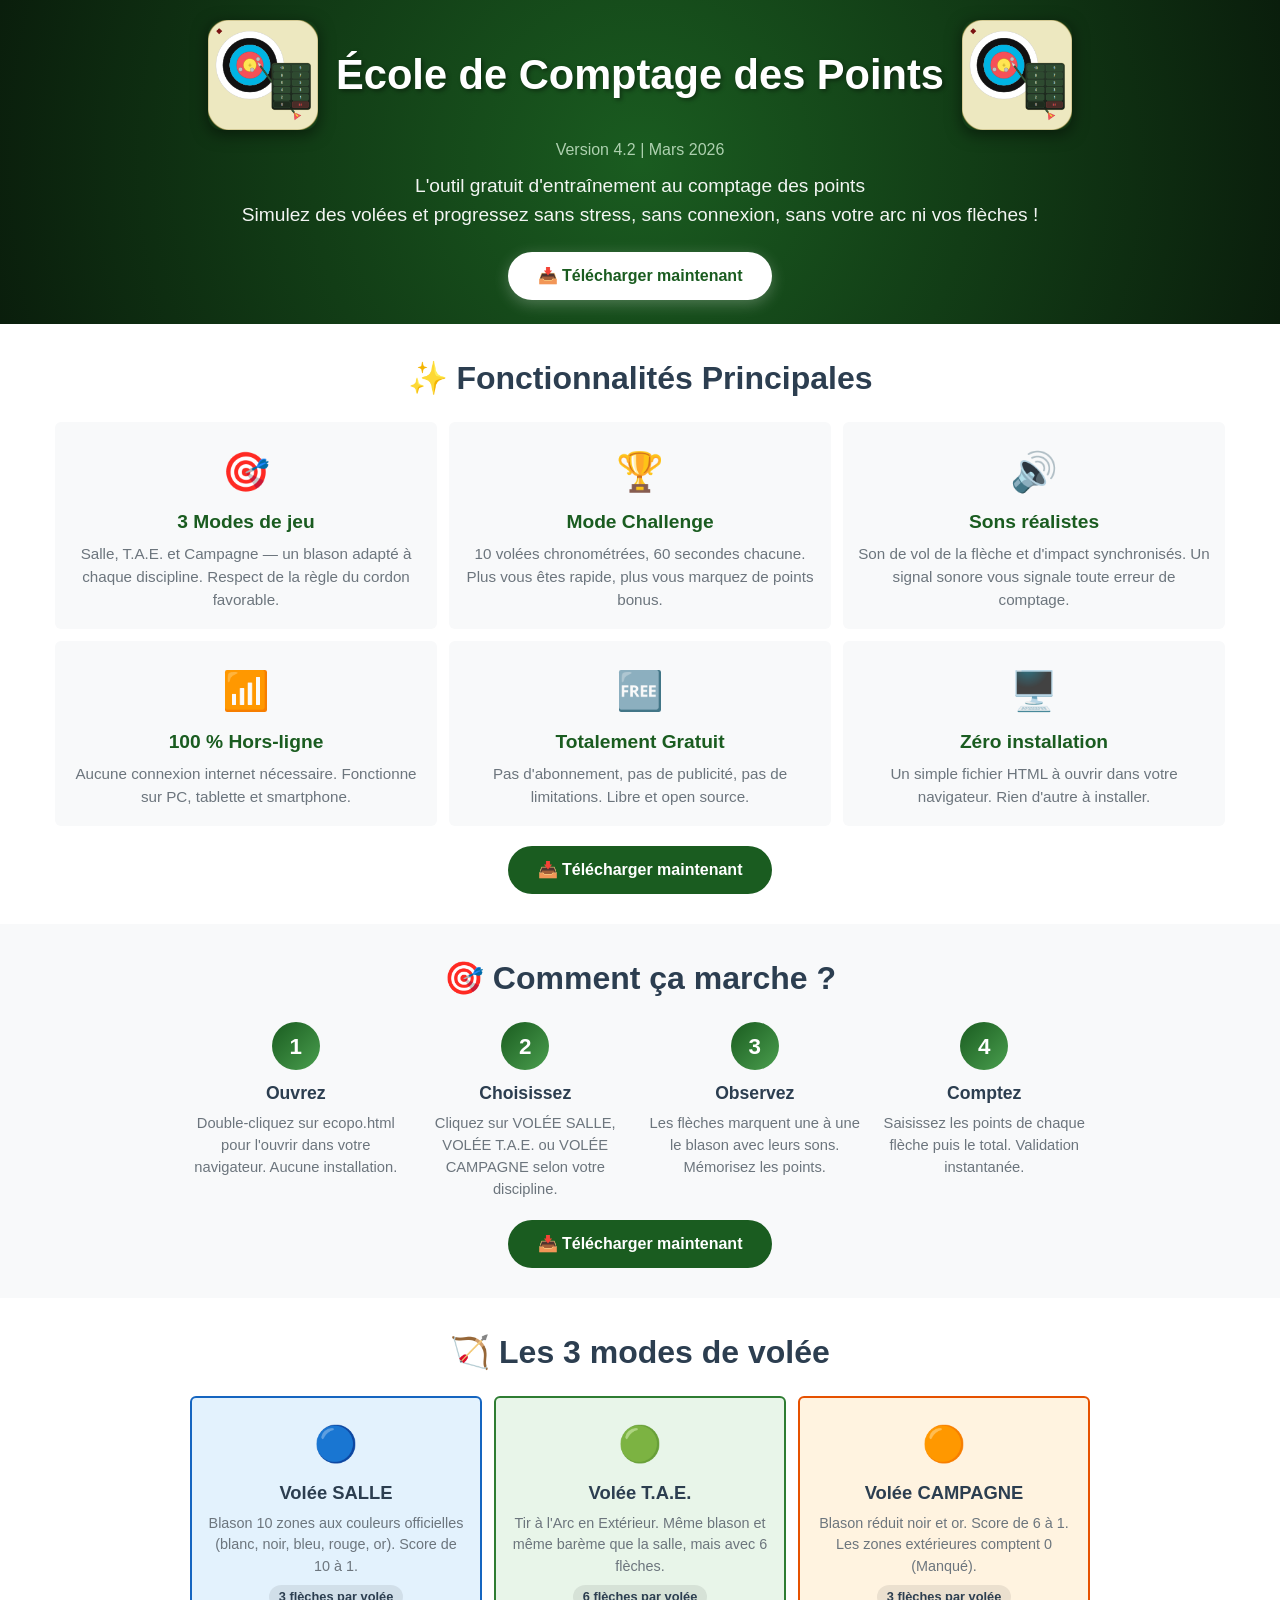
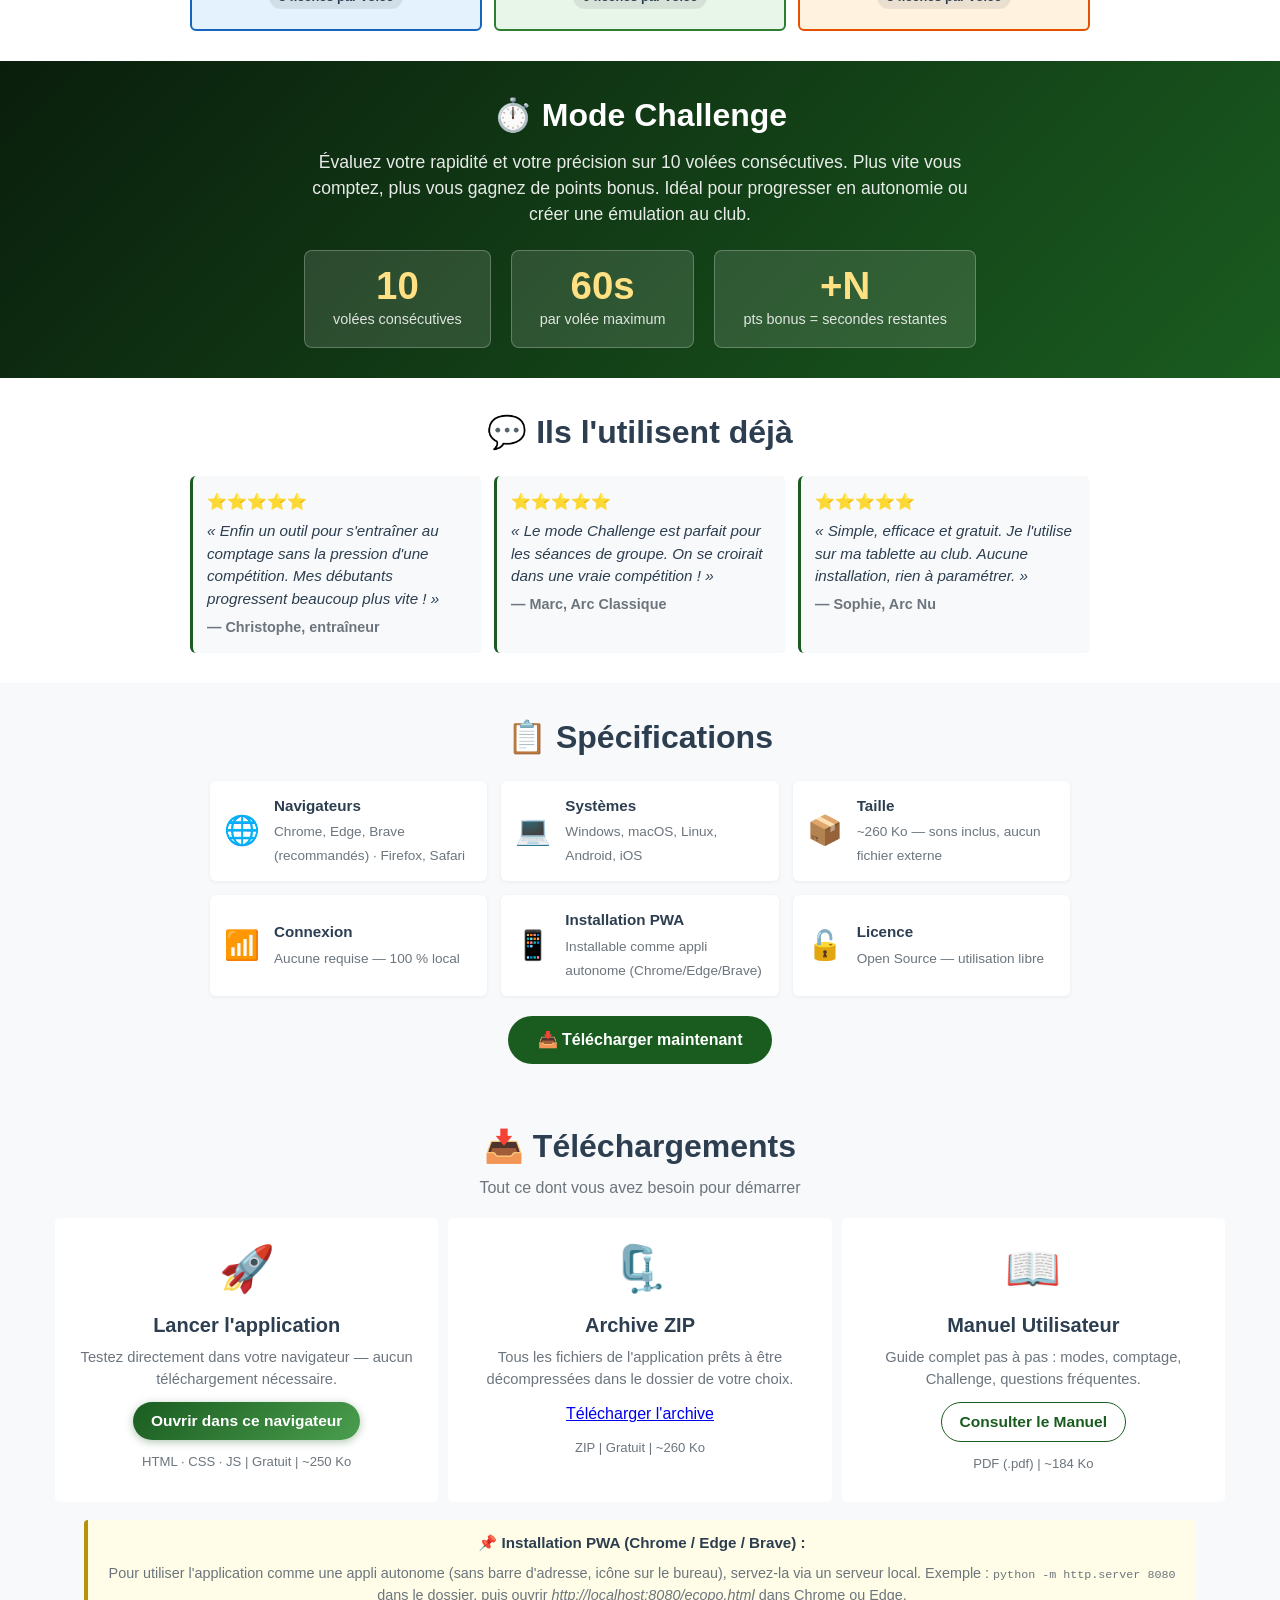
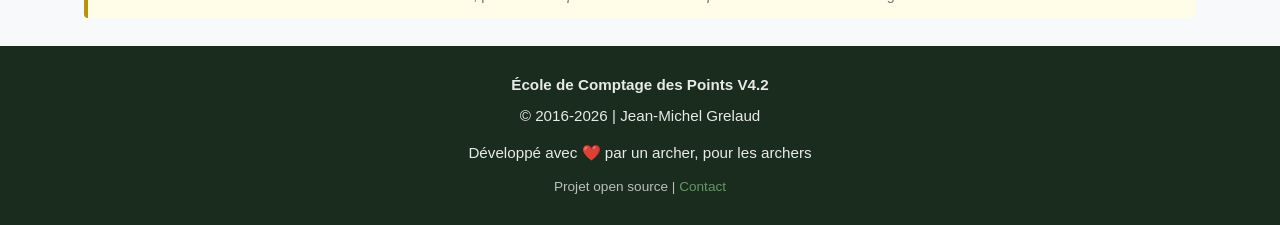
==== commit 4d904f4c: "Fix French text for download card description" ====
--- a/index.html
+++ b/index.html
@@ -391,7 +391,7 @@
             <div class="download-card">
                 <div class="download-card-icon">🗜️</div>
                 <h3>Archive ZIP</h3>
-                <p>Tous les fichiers de l'application prêts à décompresser dans un dossier de votre choix.</p>
+                <p>Tous les fichiers de l'application prêts à être décompressées dans le dossier de votre choix.</p>
                 <div class="download-wrapper">
                     <a href="./EcCoPo_V4.2.zip" cclass="download-btn secondary btn-counter" data-gc-id="ecopo-zip">Télécharger l'archive</a>
                 </div>
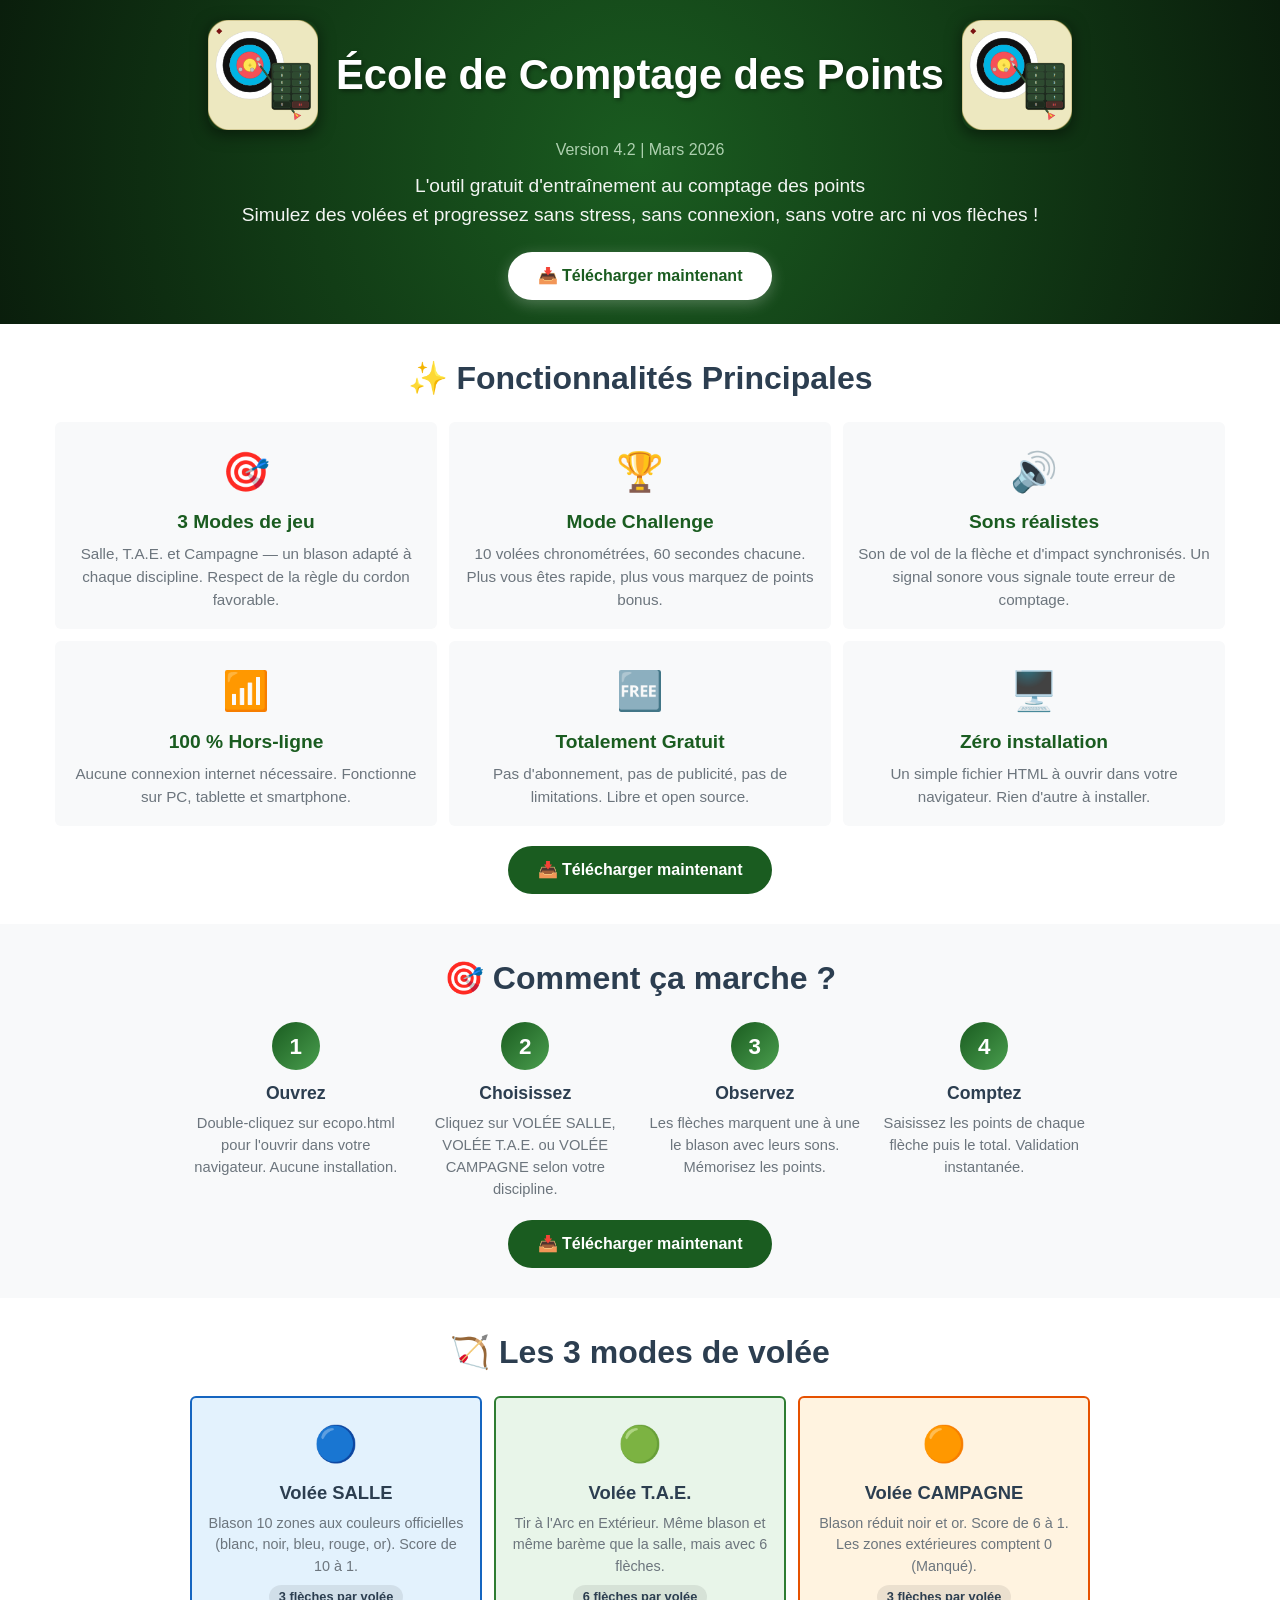
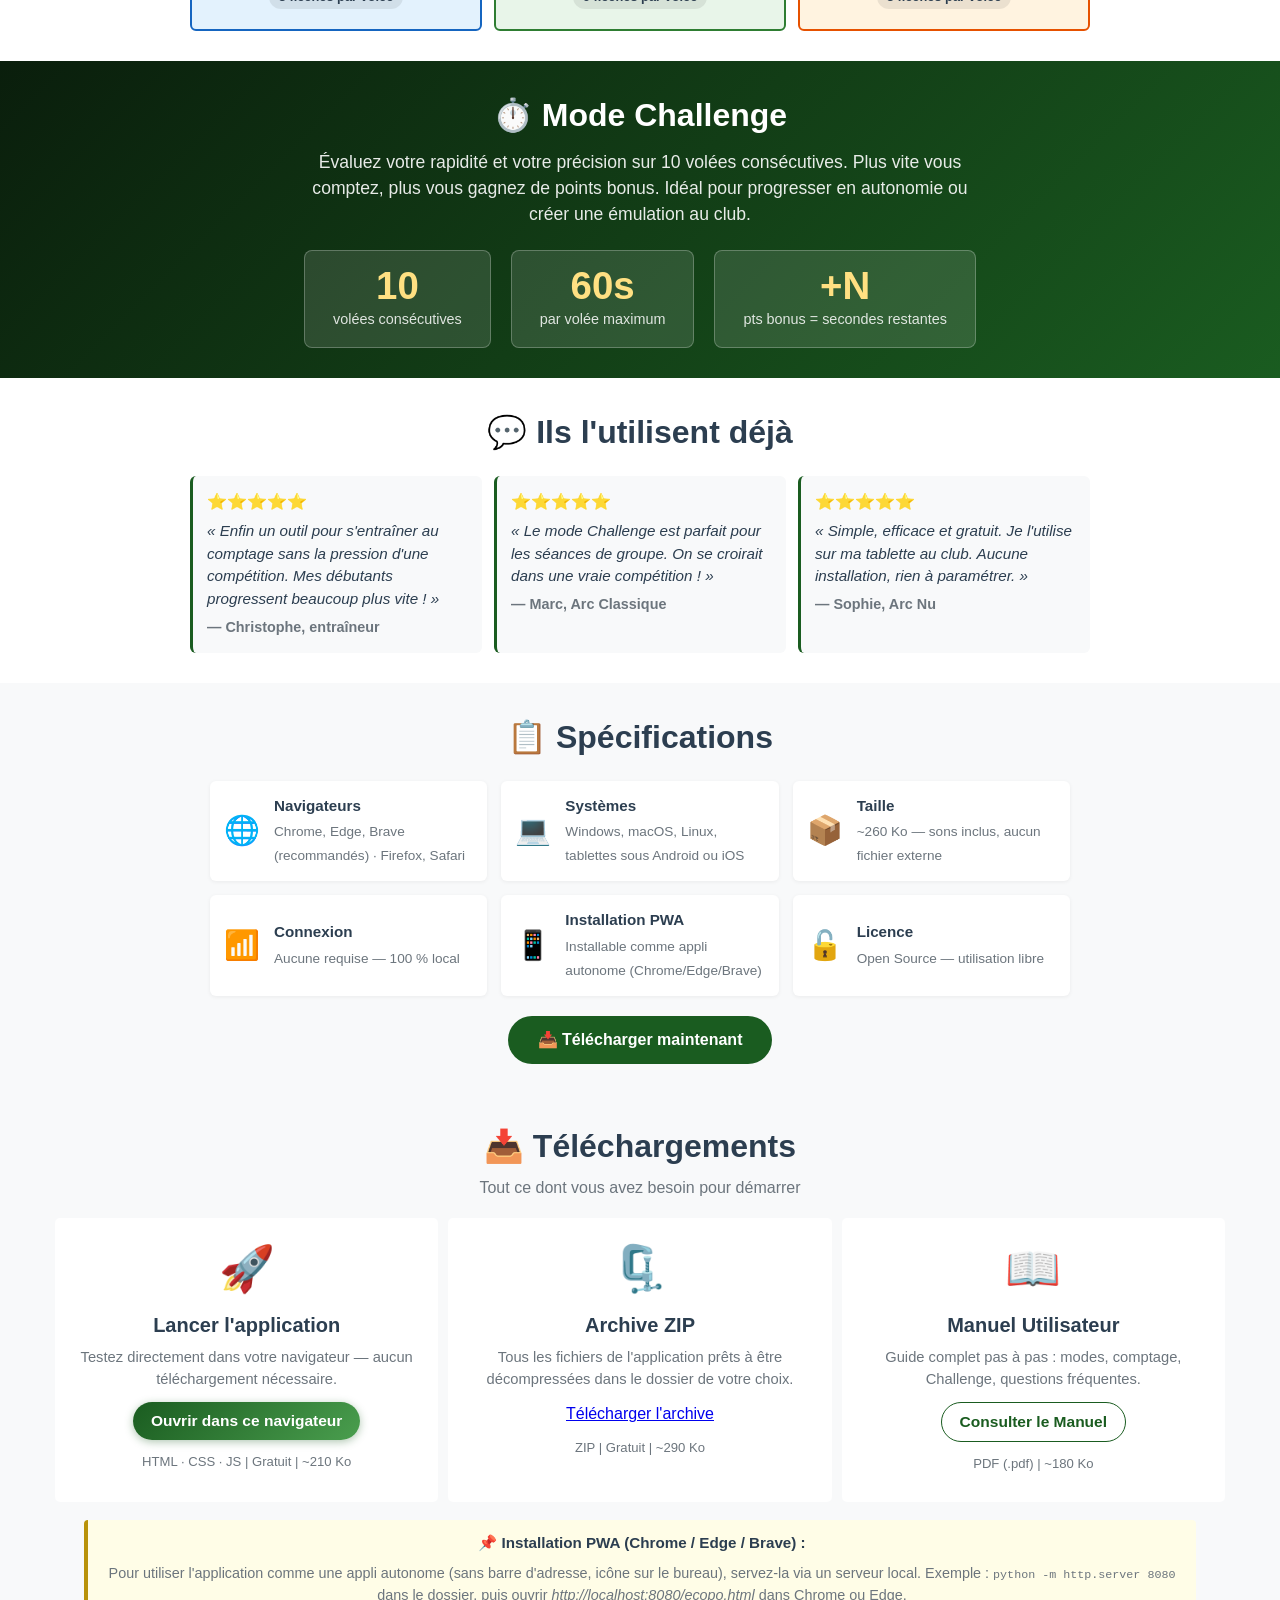
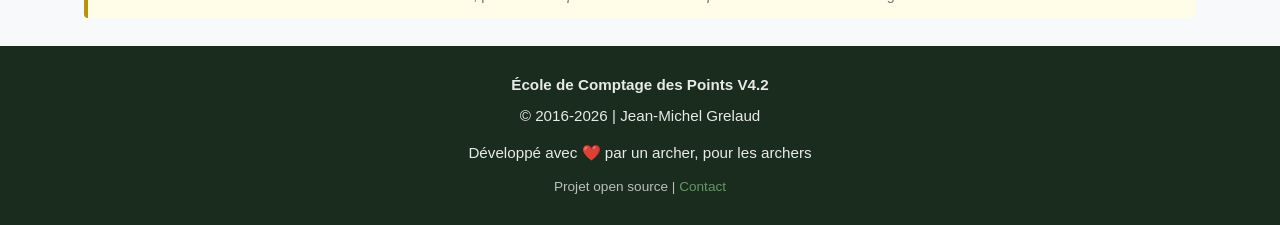
==== commit 26d0aa75: "Update specifications and file sizes in index.html" ====
--- a/index.html
+++ b/index.html
@@ -334,7 +334,7 @@
                 <div class="spec-icon">💻</div>
                 <div class="spec-text">
                     <strong>Systèmes</strong>
-                    <span>Windows, macOS, Linux, Android, iOS</span>
+                    <span>Windows, macOS, Linux, tablettes sous Android ou iOS</span>
                 </div>
             </div>
             <div class="spec-item">
@@ -385,7 +385,7 @@
                 <div class="download-wrapper">
                     <a href="./ecopo.html" class="download-btn btn-counter" data-gc-id="ecopo-man">Ouvrir dans ce navigateur</a>
                 </div>
-                <p style="font-size:.82em; margin-top:12px; color:var(--text-light)">HTML · CSS · JS | Gratuit | ~250 Ko</p>
+                <p style="font-size:.82em; margin-top:12px; color:var(--text-light)">HTML · CSS · JS | Gratuit | ~210 Ko</p>
             </div>
 
             <div class="download-card">
@@ -395,7 +395,7 @@
                 <div class="download-wrapper">
                     <a href="./EcCoPo_V4.2.zip" cclass="download-btn secondary btn-counter" data-gc-id="ecopo-zip">Télécharger l'archive</a>
                 </div>
-                <p style="font-size:.82em; margin-top:12px; color:var(--text-light)">ZIP | Gratuit | ~260 Ko</p>
+                <p style="font-size:.82em; margin-top:12px; color:var(--text-light)">ZIP | Gratuit | ~290 Ko</p>
             </div>
 
             <div class="download-card">
@@ -405,7 +405,7 @@
                 <div class="download-wrapper">
                     <a href="./EcCoPo_Manuel_Utilisateur.pdf" target="_blank" class="download-btn secondary btn-counter" data-gc-id="ecopo-man">Consulter le Manuel</a>
                 </div>
-                <p style="font-size:.82em; margin-top:12px; color:var(--text-light)">PDF (.pdf) | ~184 Ko</p>
+                <p style="font-size:.82em; margin-top:12px; color:var(--text-light)">PDF (.pdf) | ~180 Ko</p>
             </div>
 
         </div>
